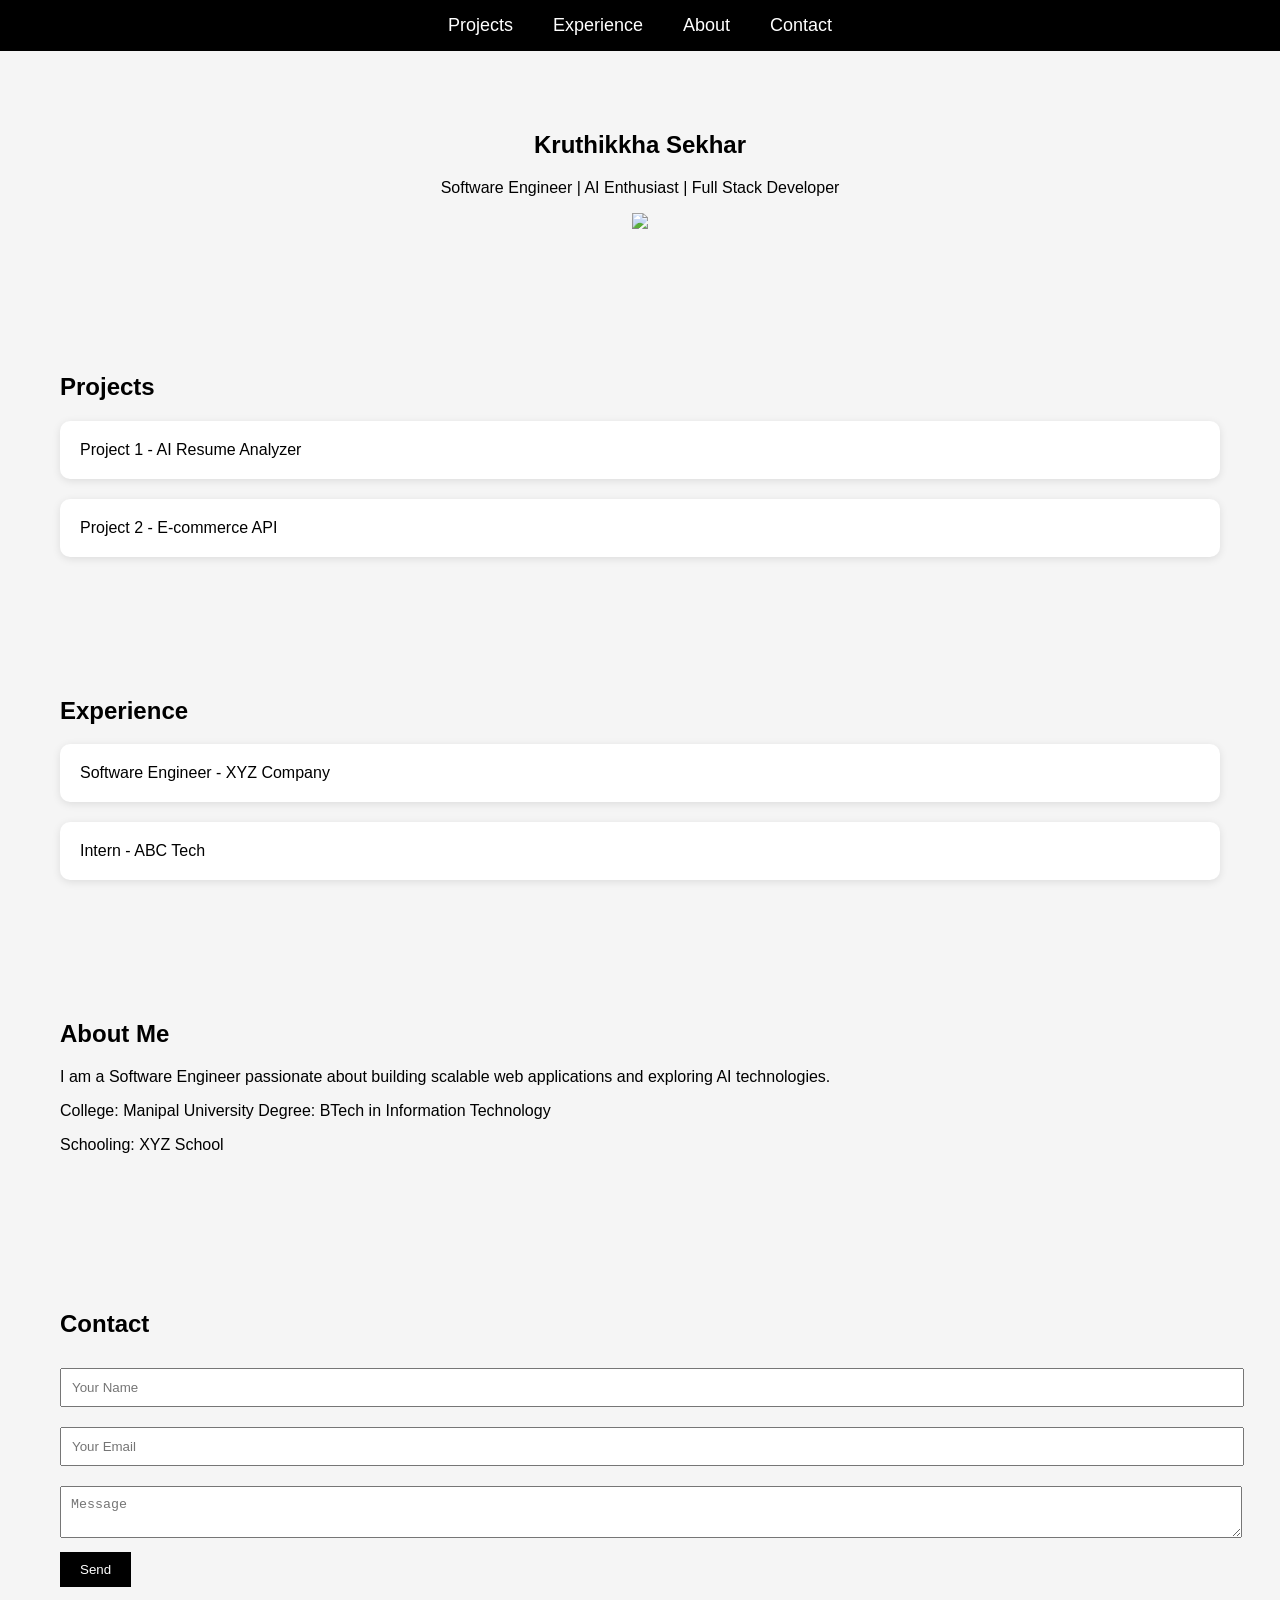
==== index.html @ 36b5a2e7 "Add initial HTML structure for portfolio website This file contains the complete HTML structure for " ====
<!DOCTYPE html>
<html>
<head>
<title>Kruthikkha Sekhar Portfolio</title>

<style>

body{
font-family: Arial;
margin:0;
background:#f5f5f5;
}

nav{
display:flex;
justify-content:center;
background:black;
padding:15px;
}

nav a{
color:white;
margin:0 20px;
text-decoration:none;
font-size:18px;
}

section{
padding:60px;
}

.profile{
text-align:center;
}

.projects, .experience{
display:flex;
flex-direction:column;
gap:20px;
}

.card{
background:white;
padding:20px;
border-radius:10px;
cursor:pointer;
box-shadow:0 2px 8px rgba(0,0,0,0.1);
}

.contact input, .contact textarea{
width:100%;
padding:10px;
margin:10px 0;
}

button{
padding:10px 20px;
background:black;
color:white;
border:none;
}

</style>

</head>

<body>

<nav>
<a href="#projects">Projects</a>
<a href="#experience">Experience</a>
<a href="#about">About</a>
<a href="#contact">Contact</a>
</nav>

<section class="profile">

<h1>Kruthikkha Sekhar</h1>

<p>Software Engineer | AI Enthusiast | Full Stack Developer</p>

<img src="profile.jpg" width="150">

</section>

<section id="projects">

<h2>Projects</h2>

<div class="projects">

<div class="card" onclick="openProject('project1.html')">
Project 1 - AI Resume Analyzer
</div>

<div class="card" onclick="openProject('project2.html')">
Project 2 - E-commerce API
</div>

</div>

</section>

<section id="experience">

<h2>Experience</h2>

<div class="experience">

<div class="card" onclick="openProject('exp1.html')">
Software Engineer - XYZ Company
</div>

<div class="card" onclick="openProject('exp2.html')">
Intern - ABC Tech
</div>

</div>

</section>

<section id="about">

<h2>About Me</h2>

<p>
I am a Software Engineer passionate about building scalable web applications and exploring AI technologies.
</p>

<p>
College: Manipal University  
Degree: BTech in Information Technology
</p>

<p>
Schooling: XYZ School
</p>

</section>

<section id="contact">

<h2>Contact</h2>

<div class="contact">

<input type="text" placeholder="Your Name">

<input type="email" placeholder="Your Email">

<textarea placeholder="Message"></textarea>

<button>Send</button>

</div>

</section>

<script>

function openProject(page){
window.location.href = page;
}

</script>

</body>
</html>
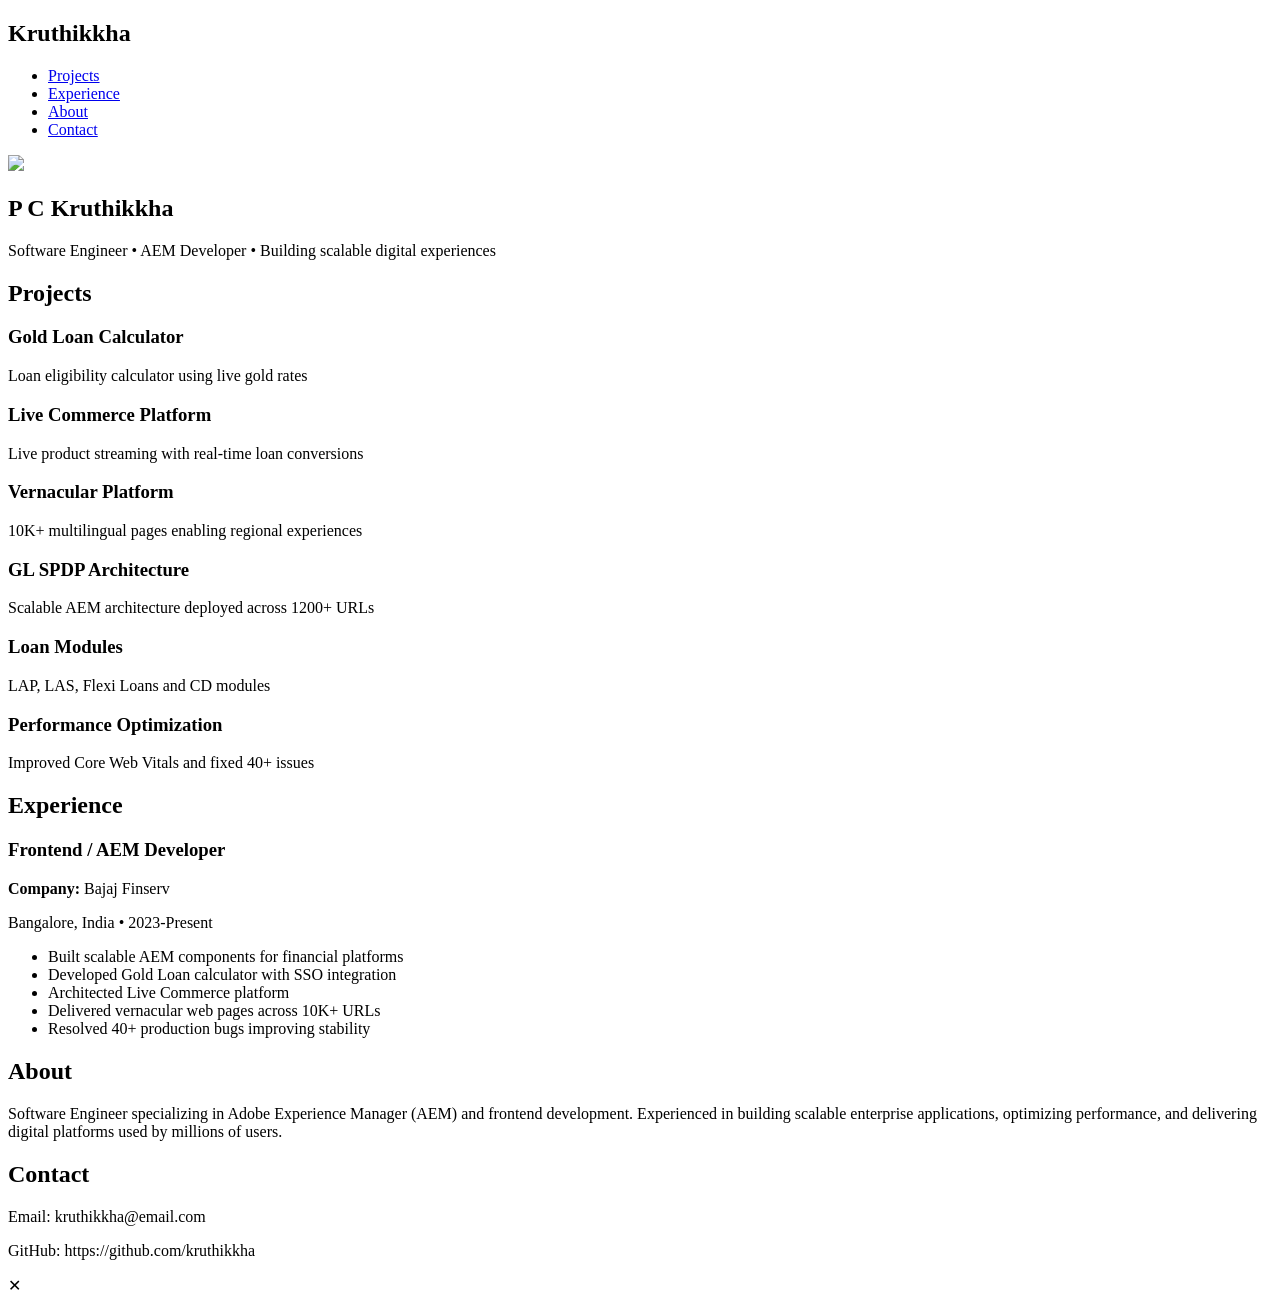
==== commit 04348f91: "Refactor index.html for improved structure and content" ====
--- a/index.html
+++ b/index.html
@@ -1,168 +1,166 @@
 <!DOCTYPE html>
 <html>
 <head>
-<title>Kruthikkha Sekhar Portfolio</title>
 
-<style>
+<title>Kruthikkha Portfolio</title>
 
-body{
-font-family: Arial;
-margin:0;
-background:#f5f5f5;
-}
-
-nav{
-display:flex;
-justify-content:center;
-background:black;
-padding:15px;
-}
-
-nav a{
-color:white;
-margin:0 20px;
-text-decoration:none;
-font-size:18px;
-}
-
-section{
-padding:60px;
-}
-
-.profile{
-text-align:center;
-}
-
-.projects, .experience{
-display:flex;
-flex-direction:column;
-gap:20px;
-}
-
-.card{
-background:white;
-padding:20px;
-border-radius:10px;
-cursor:pointer;
-box-shadow:0 2px 8px rgba(0,0,0,0.1);
-}
-
-.contact input, .contact textarea{
-width:100%;
-padding:10px;
-margin:10px 0;
-}
-
-button{
-padding:10px 20px;
-background:black;
-color:white;
-border:none;
-}
-
-</style>
+<link rel="stylesheet" href="style.css">
 
 </head>
 
 <body>
 
 <nav>
-<a href="#projects">Projects</a>
-<a href="#experience">Experience</a>
-<a href="#about">About</a>
-<a href="#contact">Contact</a>
+
+<h2 class="logo">Kruthikkha</h2>
+
+<ul>
+
+<li><a href="#projects">Projects</a></li>
+<li><a href="#experience">Experience</a></li>
+<li><a href="#about">About</a></li>
+<li><a href="#contact">Contact</a></li>
+
+</ul>
+
 </nav>
 
-<section class="profile">
 
-<h1>Kruthikkha Sekhar</h1>
+<section class="hero">
 
-<p>Software Engineer | AI Enthusiast | Full Stack Developer</p>
+<img src="profile.jpg" class="profile">
 
-<img src="profile.jpg" width="150">
+<h1>P C Kruthikkha</h1>
+
+<p class="tagline">
+Software Engineer • AEM Developer • Building scalable digital experiences
+</p>
 
 </section>
 
+
 <section id="projects">
 
-<h2>Projects</h2>
+<h2 class="section-title">Projects</h2>
 
-<div class="projects">
+<div class="project-grid">
 
-<div class="card" onclick="openProject('project1.html')">
-Project 1 - AI Resume Analyzer
+
+<div class="card" onclick="openModal('gl')">
+<h3>Gold Loan Calculator</h3>
+<p>Loan eligibility calculator using live gold rates</p>
 </div>
 
-<div class="card" onclick="openProject('project2.html')">
-Project 2 - E-commerce API
+
+<div class="card" onclick="openModal('live')">
+<h3>Live Commerce Platform</h3>
+<p>Live product streaming with real-time loan conversions</p>
+</div>
+
+
+<div class="card" onclick="openModal('vernacular')">
+<h3>Vernacular Platform</h3>
+<p>10K+ multilingual pages enabling regional experiences</p>
+</div>
+
+
+<div class="card" onclick="openModal('spdp')">
+<h3>GL SPDP Architecture</h3>
+<p>Scalable AEM architecture deployed across 1200+ URLs</p>
+</div>
+
+
+<div class="card" onclick="openModal('loans')">
+<h3>Loan Modules</h3>
+<p>LAP, LAS, Flexi Loans and CD modules</p>
+</div>
+
+
+<div class="card" onclick="openModal('performance')">
+<h3>Performance Optimization</h3>
+<p>Improved Core Web Vitals and fixed 40+ issues</p>
 </div>
 
 </div>
 
 </section>
 
+
+
 <section id="experience">
 
-<h2>Experience</h2>
+<h2 class="section-title">Experience</h2>
 
 <div class="experience">
 
-<div class="card" onclick="openProject('exp1.html')">
-Software Engineer - XYZ Company
-</div>
+<h3>Frontend / AEM Developer</h3>
 
-<div class="card" onclick="openProject('exp2.html')">
-Intern - ABC Tech
-</div>
+<p><b>Company:</b> Bajaj Finserv</p>
+
+<p>Bangalore, India • 2023-Present</p>
+
+<ul>
+
+<li>Built scalable AEM components for financial platforms</li>
+<li>Developed Gold Loan calculator with SSO integration</li>
+<li>Architected Live Commerce platform</li>
+<li>Delivered vernacular web pages across 10K+ URLs</li>
+<li>Resolved 40+ production bugs improving stability</li>
+
+</ul>
 
 </div>
 
 </section>
 
+
+
 <section id="about">
 
-<h2>About Me</h2>
+<h2 class="section-title">About</h2>
 
-<p>
-I am a Software Engineer passionate about building scalable web applications and exploring AI technologies.
-</p>
+<p class="about">
 
-<p>
-College: Manipal University  
-Degree: BTech in Information Technology
-</p>
+Software Engineer specializing in Adobe Experience Manager (AEM) and
+frontend development. Experienced in building scalable enterprise
+applications, optimizing performance, and delivering digital platforms
+used by millions of users.
 
-<p>
-Schooling: XYZ School
 </p>
 
 </section>
 
+
+
 <section id="contact">
 
-<h2>Contact</h2>
+<h2 class="section-title">Contact</h2>
 
-<div class="contact">
+<p>Email: kruthikkha@email.com</p>
 
-<input type="text" placeholder="Your Name">
+<p>GitHub: https://github.com/kruthikkha</p>
 
-<input type="email" placeholder="Your Email">
+</section>
 
-<textarea placeholder="Message"></textarea>
 
-<button>Send</button>
+
+<!-- MODAL -->
+
+<div id="modal" class="modal">
+
+<div class="modal-content">
+
+<span class="close" onclick="closeModal()">✕</span>
+
+<div id="modal-body"></div>
 
 </div>
 
-</section>
+</div>
 
-<script>
 
-function openProject(page){
-window.location.href = page;
-}
-
-</script>
+<script src="script.js"></script>
 
 </body>
+
 </html>
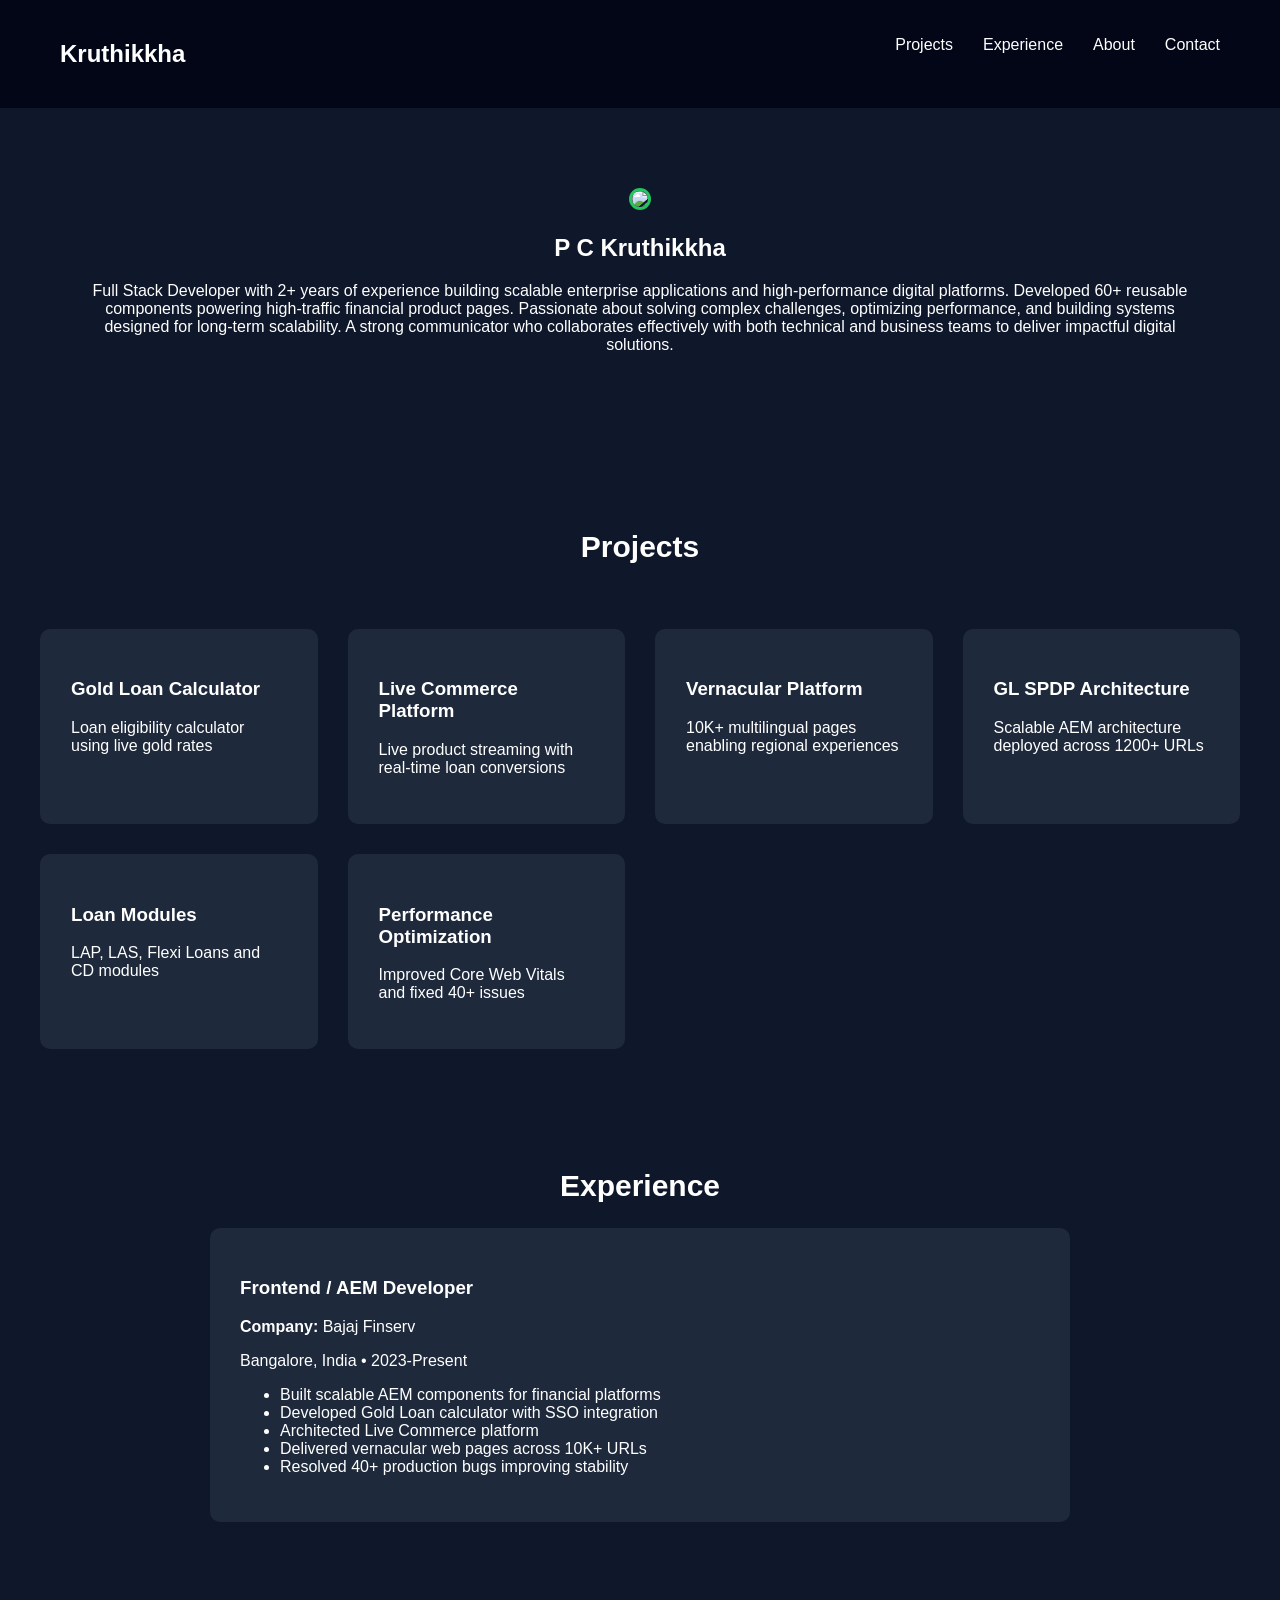
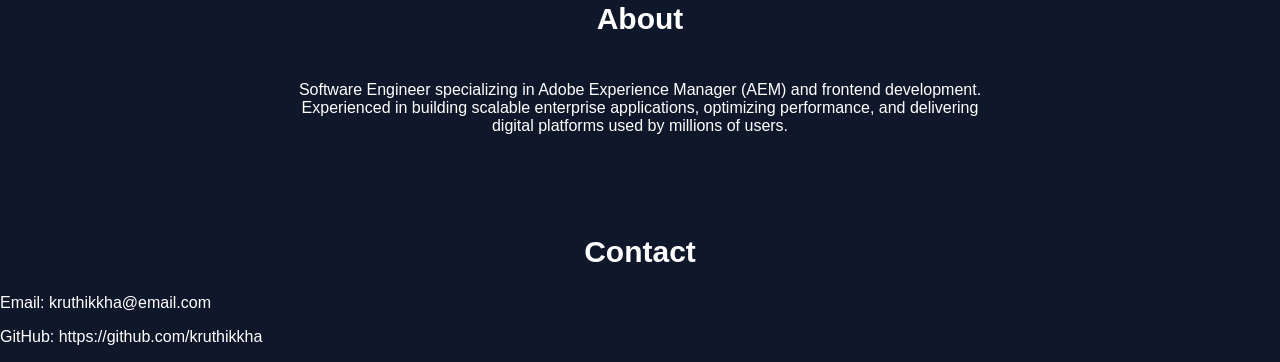
==== commit 50dfcab8: "Revise hero section with new heading and description Updated the hero section with a new heading and" ====
--- a/index.html
+++ b/index.html
@@ -30,10 +30,10 @@
 
 <img src="profile.jpg" class="profile">
 
-<h1>P C Kruthikkha</h1>
+<h1 class="hero-name">P C Kruthikkha</h1>
 
-<p class="tagline">
-Software Engineer • AEM Developer • Building scalable digital experiences
+<p class="hero-desc animate">
+Full Stack Developer with 2+ years of experience building scalable enterprise applications and high-performance digital platforms. Developed 60+ reusable components powering high-traffic financial product pages. Passionate about solving complex challenges, optimizing performance, and building systems designed for long-term scalability. A strong communicator who collaborates effectively with both technical and business teams to deliver impactful digital solutions.
 </p>
 
 </section>
--- a/style.css
+++ b/style.css
@@ -0,0 +1,109 @@
+body{
+background:#0f172a;
+color:white;
+font-family:Arial;
+margin:0;
+}
+
+nav{
+display:flex;
+justify-content:space-between;
+padding:20px 60px;
+background:#020617;
+}
+
+nav ul{
+display:flex;
+list-style:none;
+}
+
+nav li{
+margin-left:30px;
+}
+
+nav a{
+color:white;
+text-decoration:none;
+}
+
+.hero{
+text-align:center;
+padding:80px;
+}
+
+.profile{
+width:140px;
+border-radius:50%;
+border:3px solid #22c55e;
+}
+
+.tagline{
+color:#94a3b8;
+}
+
+.section-title{
+text-align:center;
+margin-top:80px;
+font-size:30px;
+}
+
+.project-grid{
+display:grid;
+grid-template-columns:repeat(auto-fit,minmax(250px,1fr));
+gap:30px;
+padding:40px;
+}
+
+.card{
+background:#1e293b;
+padding:30px;
+border-radius:10px;
+cursor:pointer;
+transition:0.3s;
+border:1px solid transparent;
+}
+
+.card:hover{
+transform:translateY(-8px);
+border-color:#38bdf8;
+box-shadow:0 0 20px #38bdf8;
+}
+
+.experience{
+max-width:800px;
+margin:auto;
+background:#1e293b;
+padding:30px;
+border-radius:10px;
+}
+
+.about{
+max-width:700px;
+margin:auto;
+text-align:center;
+padding:20px;
+}
+
+.modal{
+display:none;
+position:fixed;
+top:0;
+left:0;
+width:100%;
+height:100%;
+background:rgba(0,0,0,0.7);
+}
+
+.modal-content{
+background:#020617;
+width:70%;
+margin:100px auto;
+padding:40px;
+border-radius:10px;
+}
+
+.close{
+float:right;
+cursor:pointer;
+font-size:22px;
+}
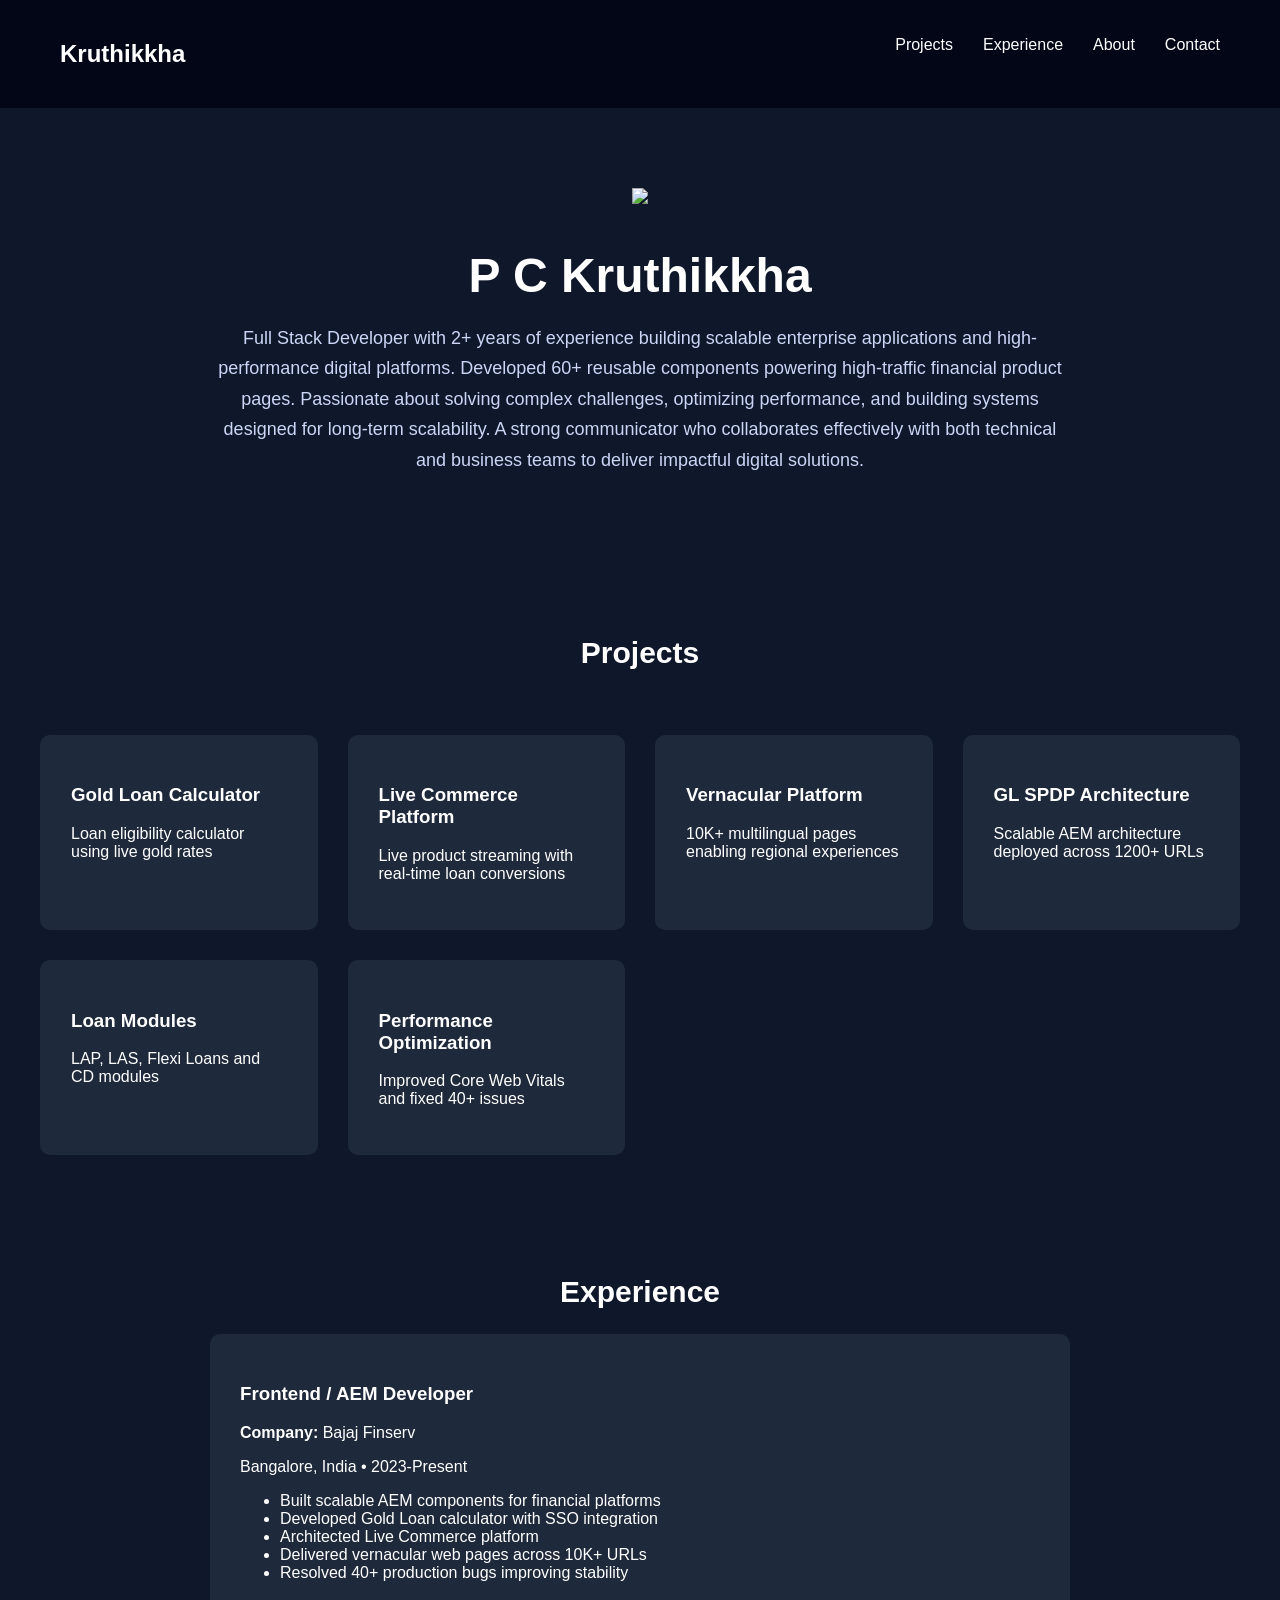
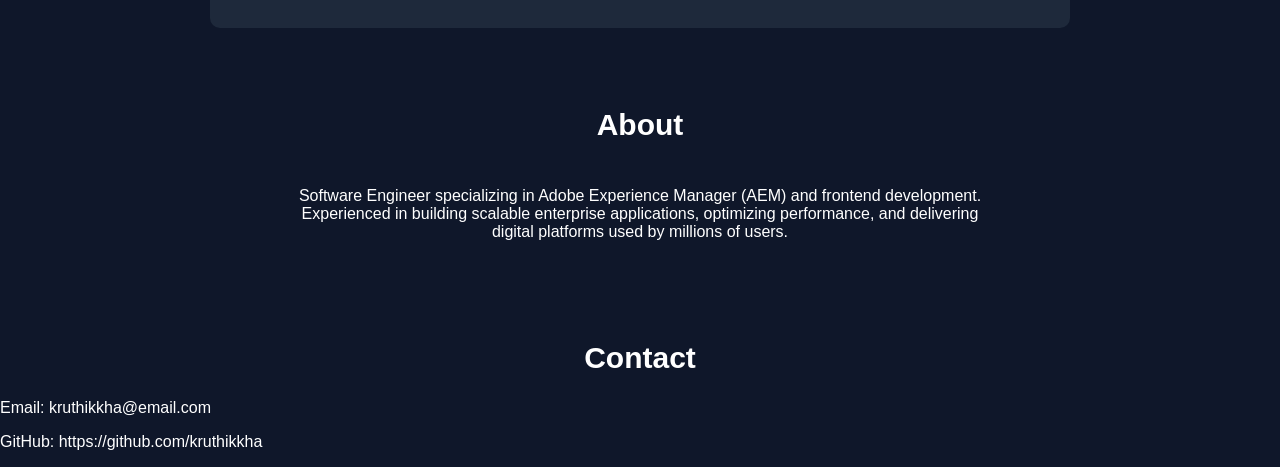
==== commit 4ef5d454: "Replace profile image with hero image" ====
--- a/index.html
+++ b/index.html
@@ -28,7 +28,7 @@
 
 <section class="hero">
 
-<img src="profile.jpg" class="profile">
+<img src="hero-tech.png" class="hero-image">
 
 <h1 class="hero-name">P C Kruthikkha</h1>
 
--- a/style.css
+++ b/style.css
@@ -107,3 +107,39 @@
 cursor:pointer;
 font-size:22px;
 }
+.hero-name{
+font-size:48px;
+margin-bottom:20px;
+}
+
+.hero-desc{
+max-width:850px;
+margin:auto;
+font-size:18px;
+line-height:1.7;
+color:#cbd5f5;
+text-align:center;
+}
+
+/* animation */
+
+.animate{
+opacity:0;
+transform:translateY(40px);
+animation:fadeUp 1.5s ease forwards;
+animation-delay:0.5s;
+}
+
+@keyframes fadeUp{
+
+0%{
+opacity:0;
+transform:translateY(40px);
+}
+
+100%{
+opacity:1;
+transform:translateY(0);
+}
+
+}
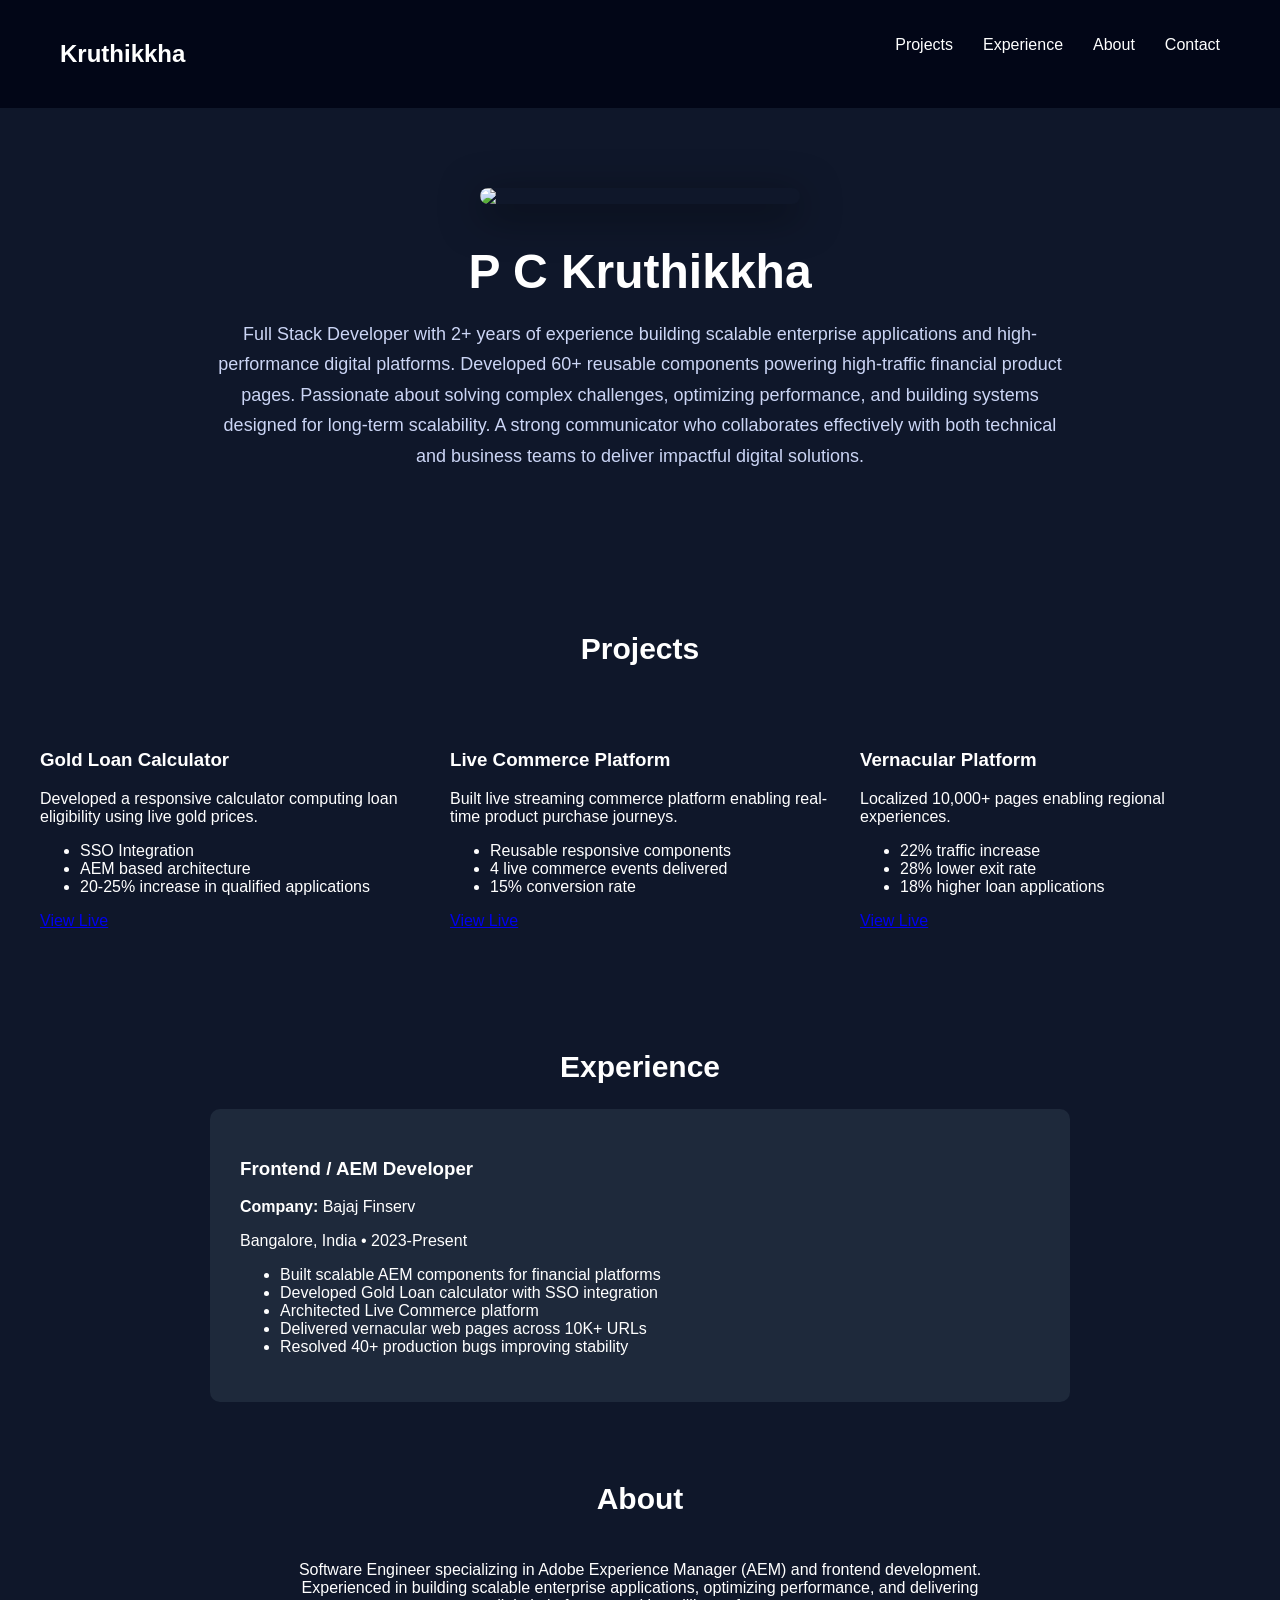
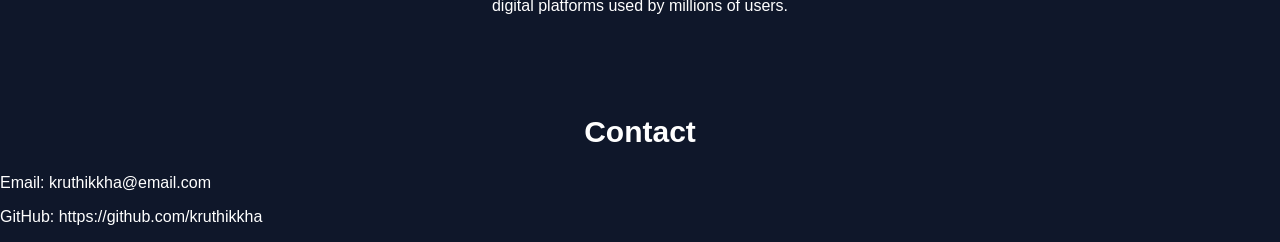
==== commit b851a4d4: "Enhance project descriptions and add details" ====
--- a/index.html
+++ b/index.html
@@ -45,40 +45,57 @@
 
 <div class="project-grid">
 
+<div class="project-card">
+<h3>Gold Loan Calculator</h3>
 
-<div class="card" onclick="openModal('gl')">
-<h3>Gold Loan Calculator</h3>
-<p>Loan eligibility calculator using live gold rates</p>
+<div class="project-info">
+<p>Developed a responsive calculator computing loan eligibility using live gold prices.</p>
+
+<ul>
+<li>SSO Integration</li>
+<li>AEM based architecture</li>
+<li>20-25% increase in qualified applications</li>
+</ul>
+
+<a href="https://uat-aem.bajajfinserv.in/gold-rate-in-pune" target="_blank">View Live</a>
+</div>
+
 </div>
 
 
-<div class="card" onclick="openModal('live')">
+<div class="project-card">
 <h3>Live Commerce Platform</h3>
-<p>Live product streaming with real-time loan conversions</p>
+
+<div class="project-info">
+<p>Built live streaming commerce platform enabling real-time product purchase journeys.</p>
+
+<ul>
+<li>Reusable responsive components</li>
+<li>4 live commerce events delivered</li>
+<li>15% conversion rate</li>
+</ul>
+
+<a href="https://www.bajajfinserv.in/live" target="_blank">View Live</a>
+</div>
+
 </div>
 
 
-<div class="card" onclick="openModal('vernacular')">
+<div class="project-card">
 <h3>Vernacular Platform</h3>
-<p>10K+ multilingual pages enabling regional experiences</p>
+
+<div class="project-info">
+<p>Localized 10,000+ pages enabling regional experiences.</p>
+
+<ul>
+<li>22% traffic increase</li>
+<li>28% lower exit rate</li>
+<li>18% higher loan applications</li>
+</ul>
+
+<a href="https://www.bajajfinserv.in/hindi" target="_blank">View Live</a>
 </div>
 
-
-<div class="card" onclick="openModal('spdp')">
-<h3>GL SPDP Architecture</h3>
-<p>Scalable AEM architecture deployed across 1200+ URLs</p>
-</div>
-
-
-<div class="card" onclick="openModal('loans')">
-<h3>Loan Modules</h3>
-<p>LAP, LAS, Flexi Loans and CD modules</p>
-</div>
-
-
-<div class="card" onclick="openModal('performance')">
-<h3>Performance Optimization</h3>
-<p>Improved Core Web Vitals and fixed 40+ issues</p>
 </div>
 
 </div>
--- a/style.css
+++ b/style.css
@@ -143,3 +143,37 @@
 }
 
 }
+
+.hero-image{
+width:320px;
+max-width:90%;
+display:block;
+margin:0 auto 30px auto;
+border-radius:15px;
+box-shadow:0 10px 40px rgba(0,0,0,0.6);
+transition:transform 0.4s ease;
+}
+
+.hero-image:hover{
+transform:scale(1.05);
+}
+
+.hero-image{
+animation:float 4s ease-in-out infinite;
+}
+
+@keyframes float{
+
+0%{
+transform:translateY(0px);
+}
+
+50%{
+transform:translateY(-10px);
+}
+
+100%{
+transform:translateY(0px);
+}
+
+}
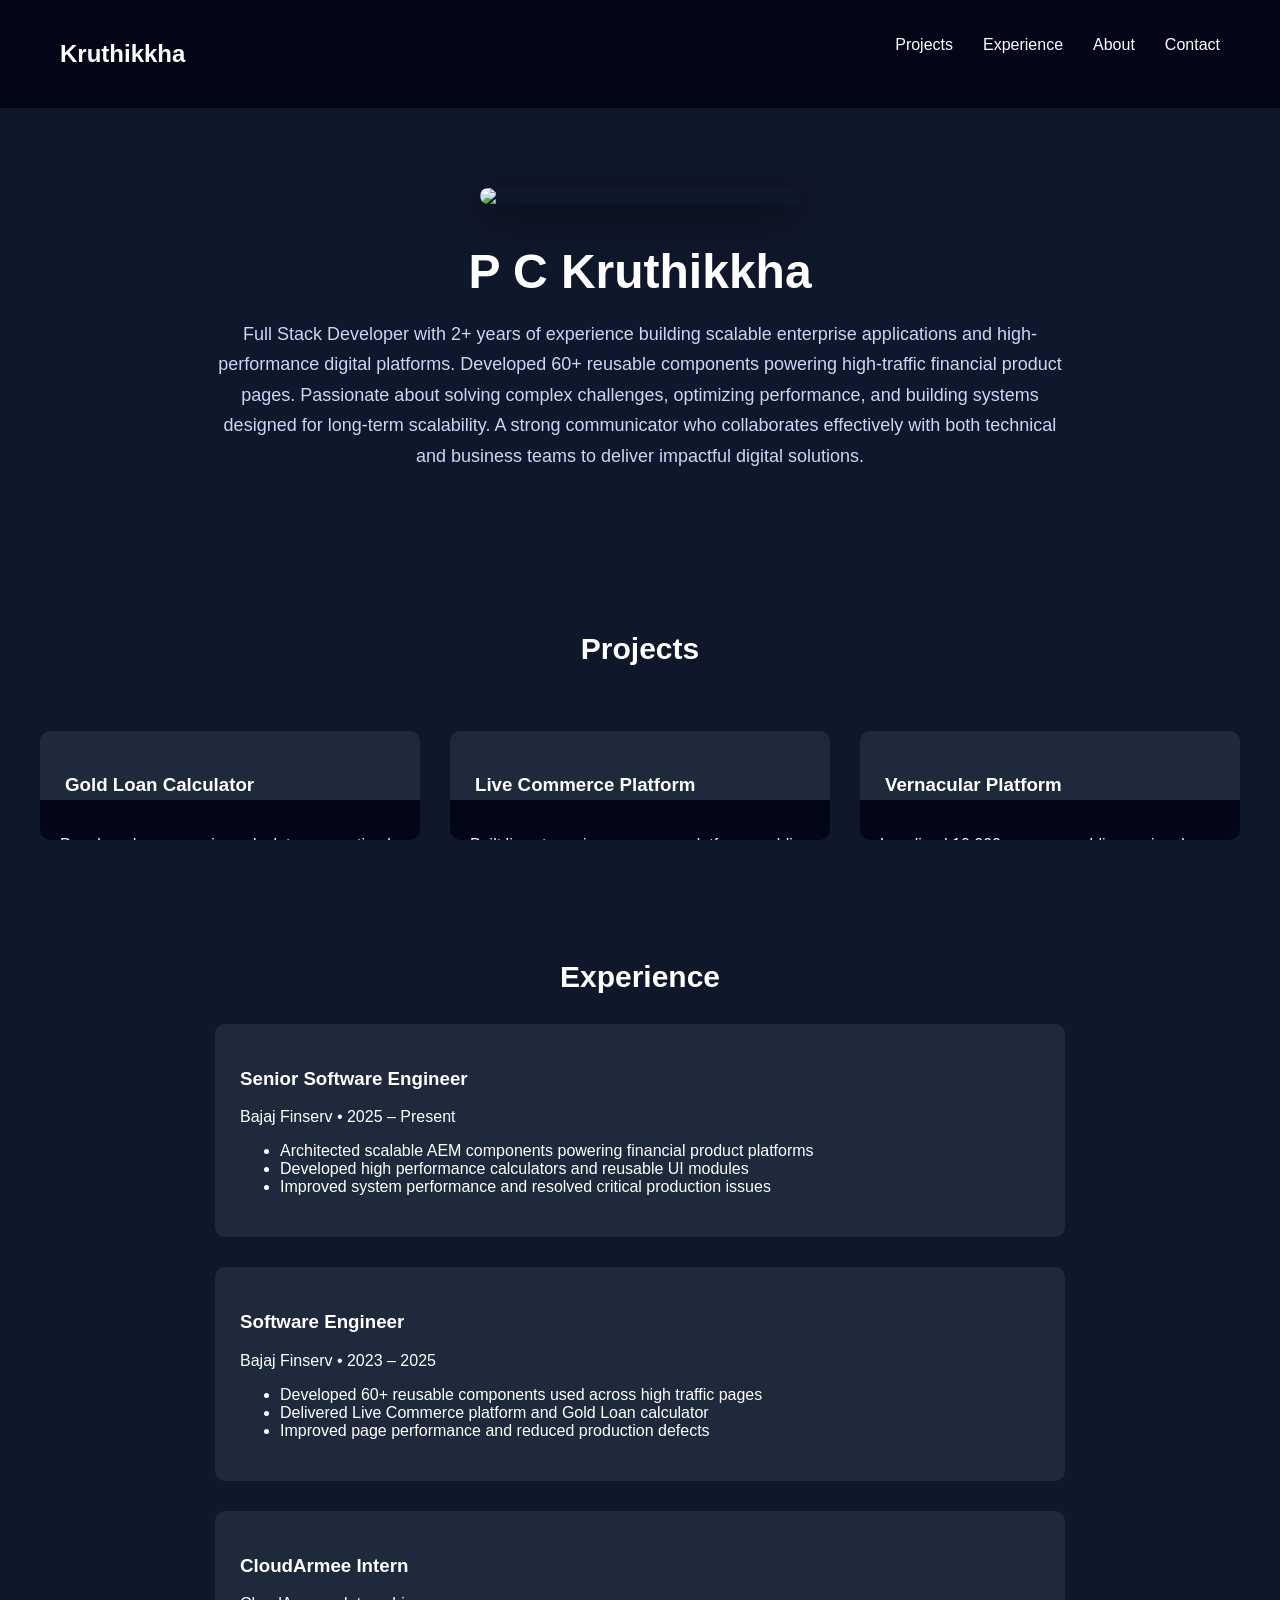
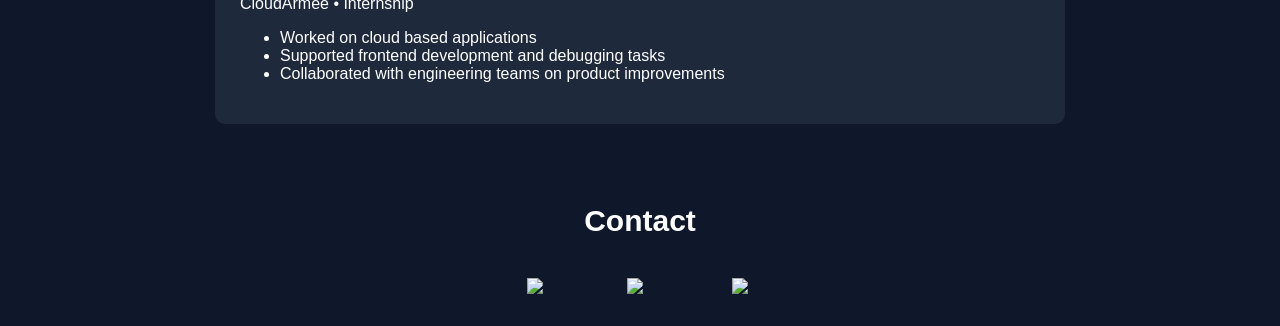
==== commit cac94ed0: "Revise experience and contact sections in index.html Updated experience section with new roles and r" ====
--- a/index.html
+++ b/index.html
@@ -108,42 +108,46 @@
 
 <h2 class="section-title">Experience</h2>
 
-<div class="experience">
-
-<h3>Frontend / AEM Developer</h3>
-
-<p><b>Company:</b> Bajaj Finserv</p>
-
-<p>Bangalore, India • 2023-Present</p>
-
-<ul>
-
-<li>Built scalable AEM components for financial platforms</li>
-<li>Developed Gold Loan calculator with SSO integration</li>
-<li>Architected Live Commerce platform</li>
-<li>Delivered vernacular web pages across 10K+ URLs</li>
-<li>Resolved 40+ production bugs improving stability</li>
-
-</ul>
-
-</div>
-
-</section>
-
-
-
-<section id="about">
-
-<h2 class="section-title">About</h2>
-
-<p class="about">
-
-Software Engineer specializing in Adobe Experience Manager (AEM) and
-frontend development. Experienced in building scalable enterprise
-applications, optimizing performance, and delivering digital platforms
-used by millions of users.
-
-</p>
+<div class="experience-card">
+
+<h3>Senior Software Engineer</h3>
+<p>Bajaj Finserv • 2025 – Present</p>
+
+<ul>
+<li>Architected scalable AEM components powering financial product platforms</li>
+<li>Developed high performance calculators and reusable UI modules</li>
+<li>Improved system performance and resolved critical production issues</li>
+</ul>
+
+</div>
+
+
+<div class="experience-card">
+
+<h3>Software Engineer</h3>
+<p>Bajaj Finserv • 2023 – 2025</p>
+
+<ul>
+<li>Developed 60+ reusable components used across high traffic pages</li>
+<li>Delivered Live Commerce platform and Gold Loan calculator</li>
+<li>Improved page performance and reduced production defects</li>
+</ul>
+
+</div>
+
+
+<div class="experience-card">
+
+<h3>CloudArmee Intern</h3>
+<p>CloudArmee • Internship</p>
+
+<ul>
+<li>Worked on cloud based applications</li>
+<li>Supported frontend development and debugging tasks</li>
+<li>Collaborated with engineering teams on product improvements</li>
+</ul>
+
+</div>
 
 </section>
 
@@ -153,9 +157,24 @@
 
 <h2 class="section-title">Contact</h2>
 
-<p>Email: kruthikkha@email.com</p>
-
-<p>GitHub: https://github.com/kruthikkha</p>
+<div class="contact-icons">
+
+<a href="mailto:yourmail@gmail.com" class="contact-item">
+<img src="email.png">
+<span>Email</span>
+</a>
+
+<a href="https://linkedin.com/in/yourprofile" target="_blank" class="contact-item">
+<img src="linkedin.png">
+<span>LinkedIn</span>
+</a>
+
+<a href="https://github.com/kruthikkha" target="_blank" class="contact-item">
+<img src="github.png">
+<span>GitHub</span>
+</a>
+
+</div>
 
 </section>
 
--- a/style.css
+++ b/style.css
@@ -177,3 +177,81 @@
 }
 
 }
+
+.project-card{
+background:#1e293b;
+padding:25px;
+border-radius:10px;
+position:relative;
+overflow:hidden;
+cursor:pointer;
+transition:0.4s;
+}
+
+.project-card:hover{
+transform:translateY(-10px);
+box-shadow:0 0 25px #38bdf8;
+}
+
+.project-info{
+position:absolute;
+bottom:-100%;
+left:0;
+width:100%;
+height:100%;
+background:#020617;
+padding:20px;
+transition:0.4s;
+}
+
+.project-card:hover .project-info{
+bottom:0;
+}
+
+.contact-icons{
+display:flex;
+justify-content:center;
+gap:50px;
+margin-top:40px;
+}
+
+.contact-item{
+text-align:center;
+text-decoration:none;
+color:white;
+position:relative;
+}
+
+.contact-item img{
+width:50px;
+transition:0.3s;
+}
+
+.contact-item:hover img{
+transform:scale(1.2);
+}
+
+.contact-item span{
+display:block;
+opacity:0;
+margin-top:10px;
+transition:0.3s;
+}
+
+.contact-item:hover span{
+opacity:1;
+}
+
+.experience-card{
+max-width:800px;
+margin:30px auto;
+background:#1e293b;
+padding:25px;
+border-radius:10px;
+transition:0.3s;
+}
+
+.experience-card:hover{
+transform:translateY(-8px);
+box-shadow:0 0 20px #22c55e;
+}
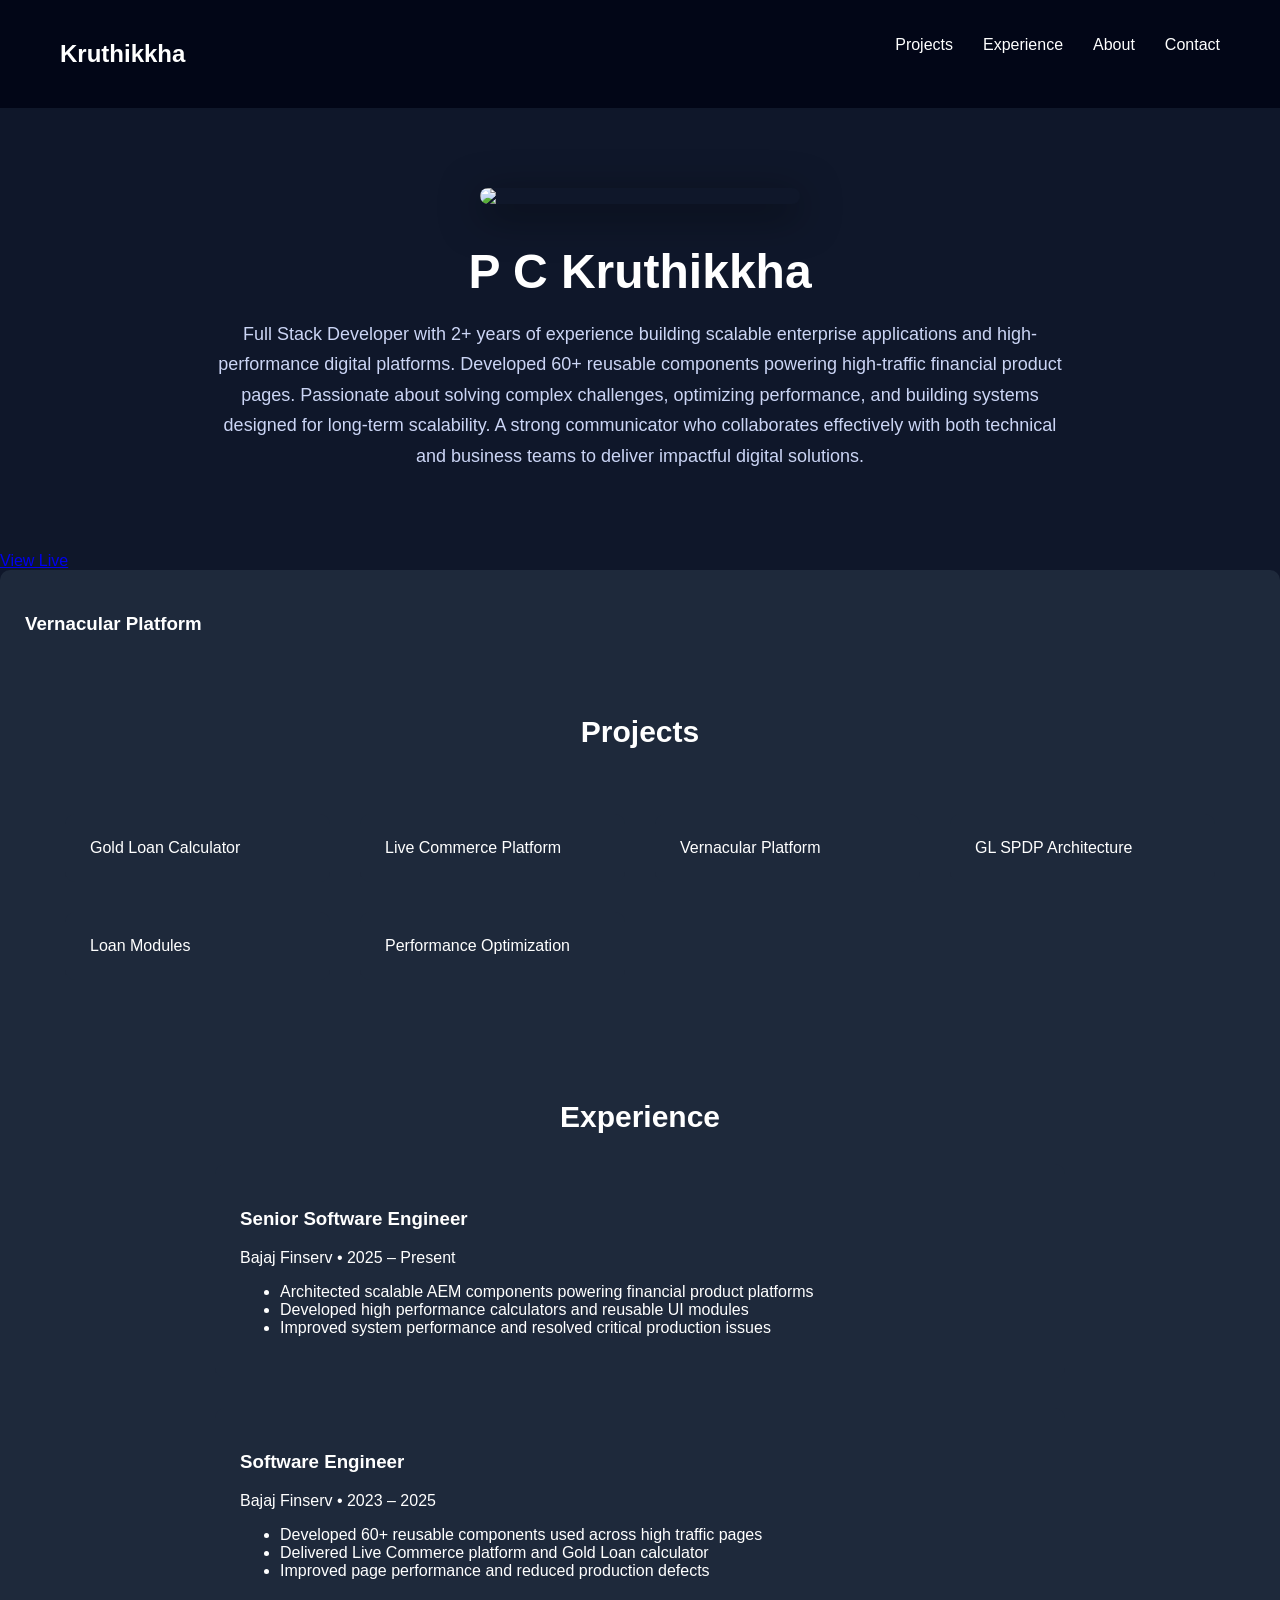
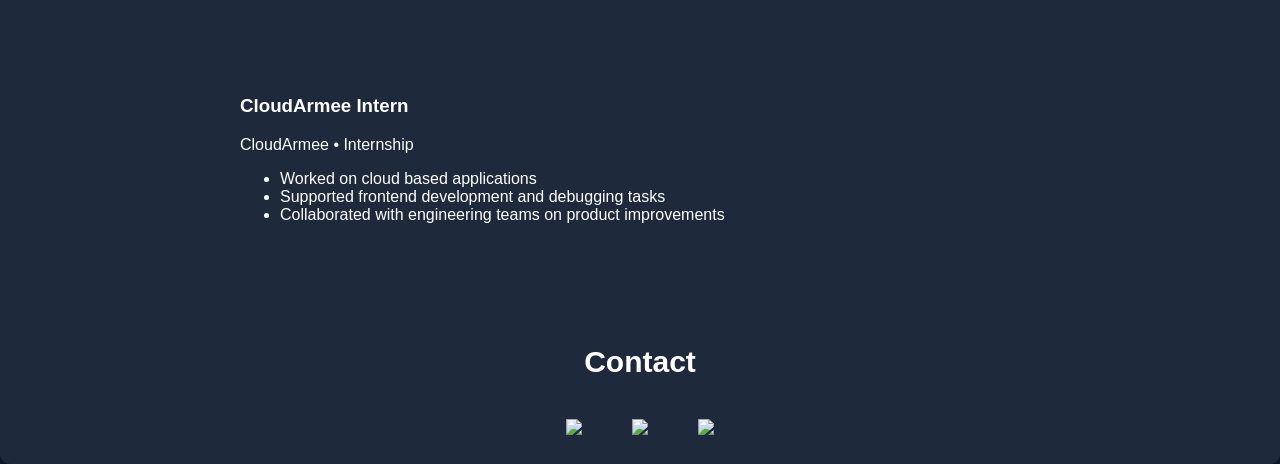
==== commit 6c59d710: "Revise project section and add modal for details Updated project section to include new projects and" ====
--- a/index.html
+++ b/index.html
@@ -39,41 +39,8 @@
 </section>
 
 
-<section id="projects">
-
-<h2 class="section-title">Projects</h2>
-
-<div class="project-grid">
-
-<div class="project-card">
-<h3>Gold Loan Calculator</h3>
-
-<div class="project-info">
-<p>Developed a responsive calculator computing loan eligibility using live gold prices.</p>
-
-<ul>
-<li>SSO Integration</li>
-<li>AEM based architecture</li>
-<li>20-25% increase in qualified applications</li>
-</ul>
-
-<a href="https://uat-aem.bajajfinserv.in/gold-rate-in-pune" target="_blank">View Live</a>
-</div>
-
-</div>
 
 
-<div class="project-card">
-<h3>Live Commerce Platform</h3>
-
-<div class="project-info">
-<p>Built live streaming commerce platform enabling real-time product purchase journeys.</p>
-
-<ul>
-<li>Reusable responsive components</li>
-<li>4 live commerce events delivered</li>
-<li>15% conversion rate</li>
-</ul>
 
 <a href="https://www.bajajfinserv.in/live" target="_blank">View Live</a>
 </div>
@@ -84,18 +51,34 @@
 <div class="project-card">
 <h3>Vernacular Platform</h3>
 
-<div class="project-info">
-<p>Localized 10,000+ pages enabling regional experiences.</p>
+<section id="projects">
 
-<ul>
-<li>22% traffic increase</li>
-<li>28% lower exit rate</li>
-<li>18% higher loan applications</li>
-</ul>
+<h2 class="section-title">Projects</h2>
 
-<a href="https://www.bajajfinserv.in/hindi" target="_blank">View Live</a>
+<div class="project-grid">
+
+<div class="project-card" data-project="gl">
+Gold Loan Calculator
 </div>
 
+<div class="project-card" data-project="live">
+Live Commerce Platform
+</div>
+
+<div class="project-card" data-project="vernacular">
+Vernacular Platform
+</div>
+
+<div class="project-card" data-project="spdp">
+GL SPDP Architecture
+</div>
+
+<div class="project-card" data-project="loans">
+Loan Modules
+</div>
+
+<div class="project-card" data-project="performance">
+Performance Optimization
 </div>
 
 </div>
@@ -159,24 +142,33 @@
 
 <div class="contact-icons">
 
-<a href="mailto:yourmail@gmail.com" class="contact-item">
+<a href="mailto:yourmail@gmail.com">
 <img src="email.png">
-<span>Email</span>
 </a>
 
-<a href="https://linkedin.com/in/yourprofile" target="_blank" class="contact-item">
+<a href="https://linkedin.com/in/yourprofile">
 <img src="linkedin.png">
-<span>LinkedIn</span>
 </a>
 
-<a href="https://github.com/kruthikkha" target="_blank" class="contact-item">
+<a href="https://github.com/kruthikkha">
 <img src="github.png">
-<span>GitHub</span>
 </a>
 
 </div>
 
 </section>
+
+  <div id="projectModal" class="modal">
+
+<div class="modal-box">
+
+<span class="close-btn">&times;</span>
+
+<div id="modalContent"></div>
+
+</div>
+
+</div>
 
 
 
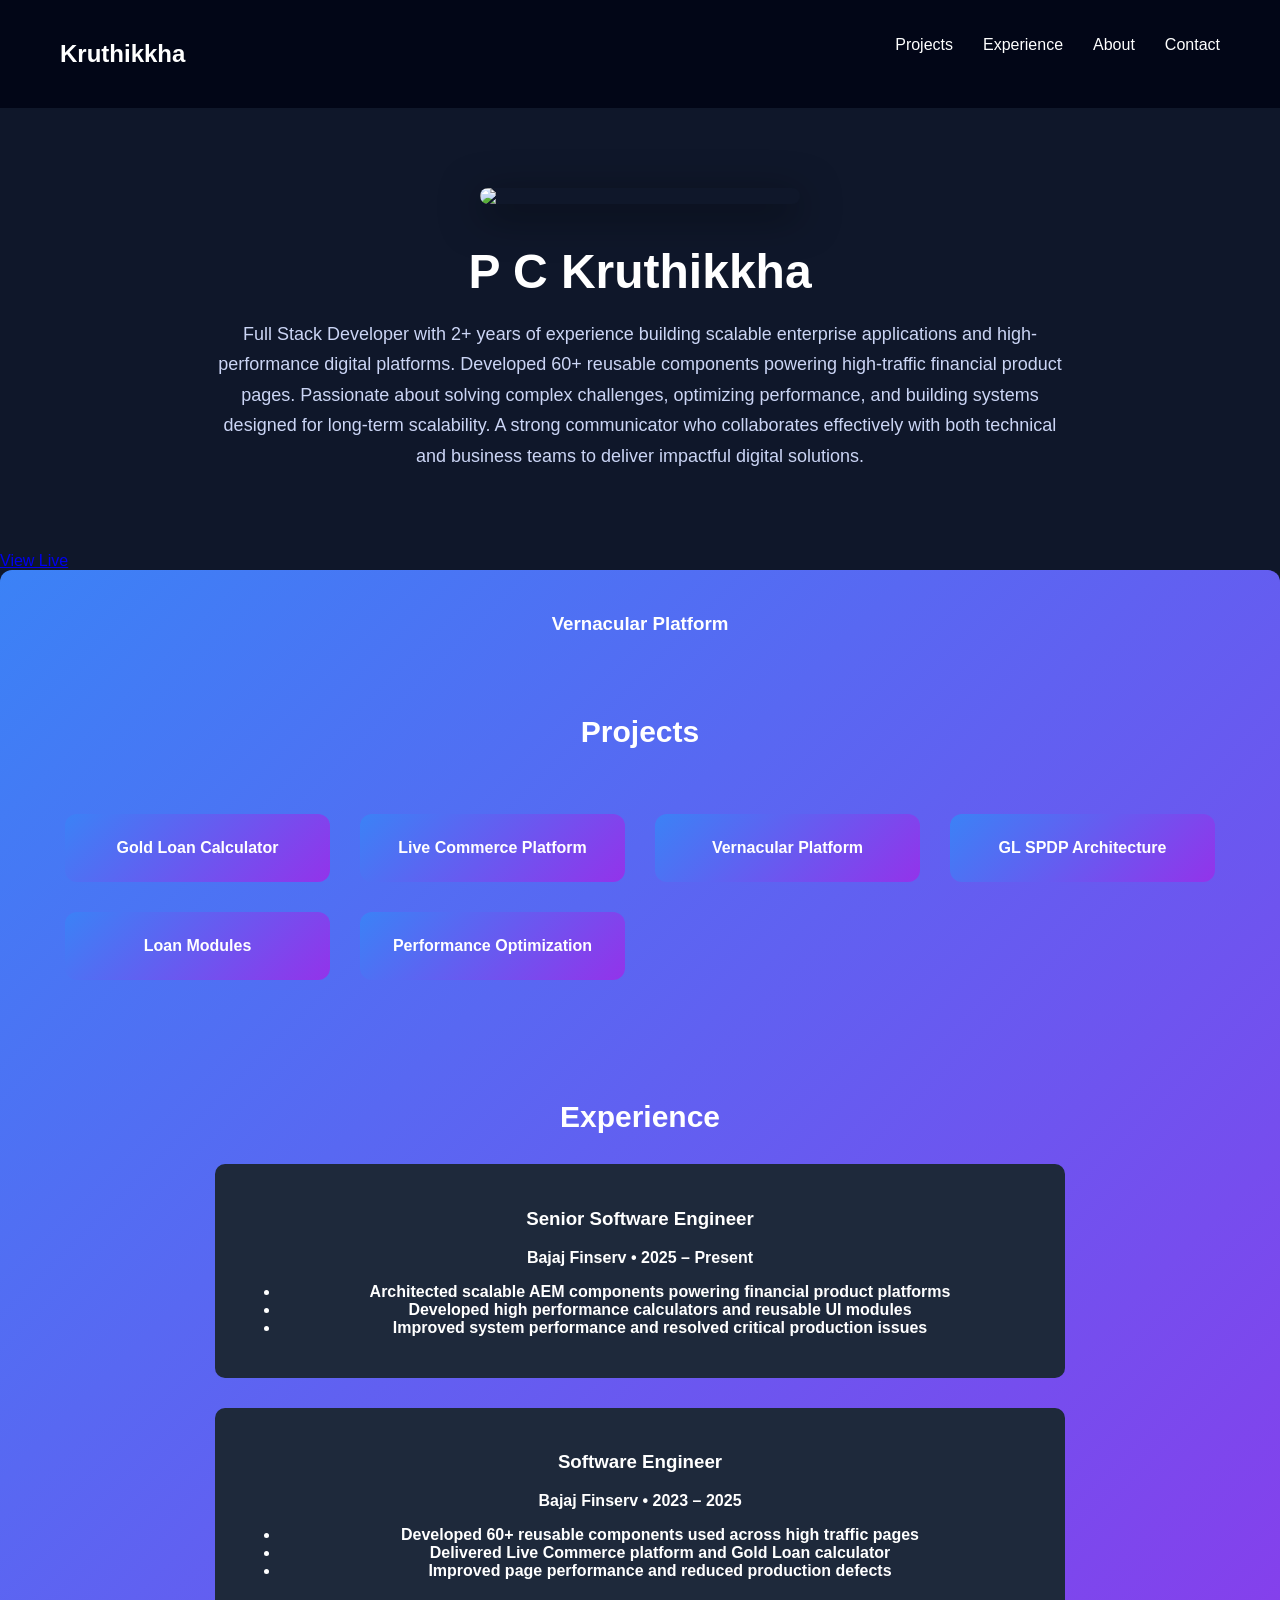
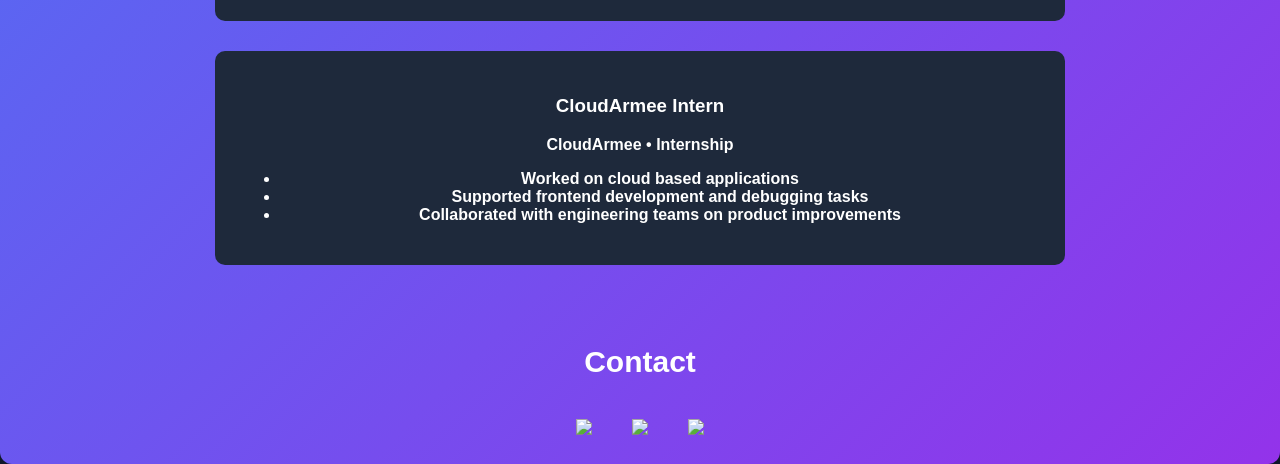
==== commit 85b1f9e5: "Update index.html" ====
--- a/index.html
+++ b/index.html
@@ -82,6 +82,18 @@
 </div>
 
 </div>
+  
+  <div id="projectModal" class="modal">
+
+<div class="modal-box">
+
+<span class="close-btn">&times;</span>
+
+<div id="modalContent"></div>
+
+</div>
+
+</div>
 
 </section>
 
@@ -158,19 +170,6 @@
 
 </section>
 
-  <div id="projectModal" class="modal">
-
-<div class="modal-box">
-
-<span class="close-btn">&times;</span>
-
-<div id="modalContent"></div>
-
-</div>
-
-</div>
-
-
 
 <!-- MODAL -->
 
--- a/style.css
+++ b/style.css
@@ -209,10 +209,12 @@
 }
 
 .contact-icons{
+
 display:flex;
 justify-content:center;
-gap:50px;
+gap:40px;
 margin-top:40px;
+
 }
 
 .contact-item{
@@ -227,8 +229,11 @@
 transition:0.3s;
 }
 
-.contact-item:hover img{
+.contact-icons img:hover{
+
 transform:scale(1.2);
+filter:drop-shadow(0 0 10px #38bdf8);
+
 }
 
 .contact-item span{
@@ -255,3 +260,65 @@
 transform:translateY(-8px);
 box-shadow:0 0 20px #22c55e;
 }
+.modal{
+
+display:none;
+position:fixed;
+top:0;
+left:0;
+width:100%;
+height:100%;
+background:rgba(0,0,0,0.8);
+align-items:center;
+justify-content:center;
+
+}
+
+.modal-box{
+
+background:#0f172a;
+padding:40px;
+border-radius:12px;
+width:500px;
+color:white;
+position:relative;
+box-shadow:0 0 40px #6366f1;
+
+}
+
+.close-btn{
+
+position:absolute;
+top:15px;
+right:20px;
+font-size:24px;
+cursor:pointer;
+
+}
+.project-grid{
+
+display:grid;
+grid-template-columns:repeat(auto-fit,minmax(250px,1fr));
+gap:30px;
+padding:40px;
+
+}
+
+.project-card{
+
+background:linear-gradient(135deg,#3b82f6,#9333ea);
+padding:25px;
+border-radius:12px;
+text-align:center;
+font-weight:bold;
+cursor:pointer;
+transition:0.4s;
+
+}
+
+.project-card:hover{
+
+transform:translateY(-10px) scale(1.05);
+box-shadow:0 0 30px #9333ea;
+
+}
